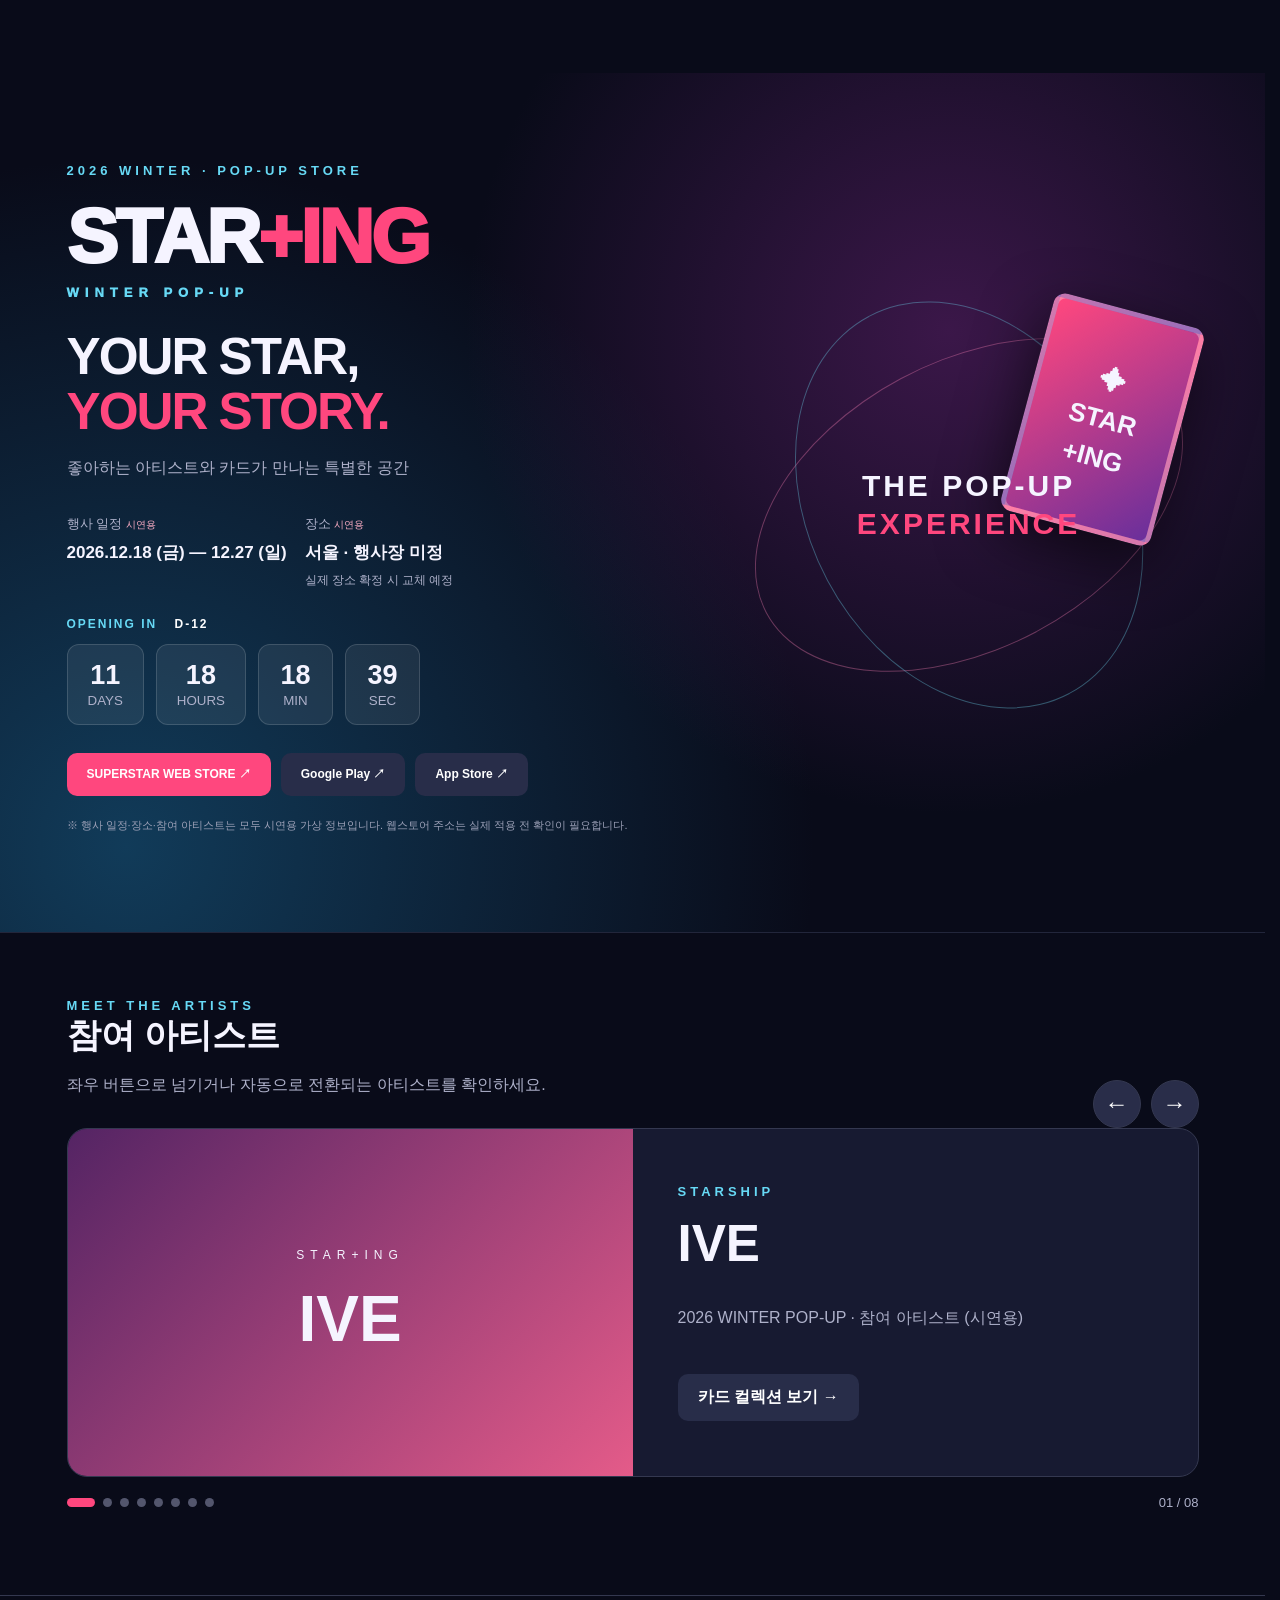
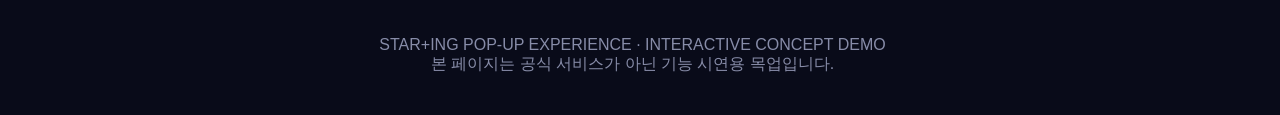
==== home.html @ 3b23966c "Add files via upload" ====
<!DOCTYPE html>
<html lang="ko"><head><meta charset="utf-8"/><meta content="width=device-width,initial-scale=1" name="viewport"/><title>STAR+ING | HOME</title><link href="style.css" rel="stylesheet"/><style>body{min-height:100vh} .crumb{padding-top:14px!important} html{scrollbar-gutter:stable}</style></head><body><main class="home-main"><section class="home-hero"><div class="wrap home-layout"><div><div class="eyebrow">2026 WINTER · POP-UP STORE</div><div class="hero-brand">STAR<span>+ING</span><small>WINTER POP-UP</small></div><h1>YOUR STAR,<br/><em>YOUR STORY.</em></h1><p class="lead">좋아하는 아티스트와 카드가 만나는 특별한 공간</p><div class="home-facts"><div><small>행사 일정 <span class="demo-mark">시연용</span></small><b>2026.12.18 (금) — 12.27 (일)</b></div><div><small>장소 <span class="demo-mark">시연용</span></small><b>서울 · 행사장 미정</b><span>실제 장소 확정 시 교체 예정</span></div></div><div class="count-label">OPENING IN <span id="ddayText">D-DAY</span></div><div class="count" id="countdown"></div><div class="home-actions"><a class="btn" href="https://store.superstar.dalcomsoft.com/" rel="noopener noreferrer" target="_blank">SUPERSTAR WEB STORE ↗</a><a class="btn secondary" href="https://play.google.com/store/search?q=superstar%20dalcomsoft&amp;c=apps" rel="noopener noreferrer" target="_blank">Google Play ↗</a><a class="btn secondary" href="https://apps.apple.com/kr/search?term=superstar%20dalcomsoft" rel="noopener noreferrer" target="_blank">App Store ↗</a></div><p class="demo-note">※ 행사 일정·장소·참여 아티스트는 모두 시연용 가상 정보입니다. 웹스토어 주소는 실제 적용 전 확인이 필요합니다.</p></div><div class="home-art"><div class="orbit orbit-a"></div><div class="orbit orbit-b"></div><div class="home-art-title">THE POP-UP<br/><strong>EXPERIENCE</strong></div><div class="floating-card">✦<br/>STAR<br/>+ING</div></div></div></section><section class="artist-section"><div class="wrap"><div class="section-heading"><div><div class="eyebrow">MEET THE ARTISTS</div><h2>참여 아티스트</h2><p class="lead">좌우 버튼으로 넘기거나 자동으로 전환되는 아티스트를 확인하세요.</p></div><div class="slider-controls"><button aria-label="이전 아티스트" class="slider-arrow" id="artistPrev">←</button><button aria-label="다음 아티스트" class="slider-arrow" id="artistNext">→</button></div></div><div aria-live="polite" class="artist-stage" id="artistStage"><div class="artist-portrait" id="artistPortrait"><span>STAR+ING</span><strong id="artistMonogram">IVE</strong></div><div class="artist-info"><span class="eyebrow" id="artistAgency">STARSHIP</span><h3 id="artistName">IVE</h3><p>2026 WINTER POP-UP · 참여 아티스트 (시연용)</p><a class="btn secondary" href="collection.html">카드 컬렉션 보기 →</a></div></div><div class="slider-bottom"><div class="artist-dots" id="artistDots"></div><span id="artistPosition">01 / 08</span></div></div></section></main><footer>STAR+ING POP-UP EXPERIENCE · INTERACTIVE CONCEPT DEMO<br/>본 페이지는 공식 서비스가 아닌 기능 시연용 목업입니다.</footer><div class="toast" id="toast"></div><div class="modal" id="modal"><div class="modal-box"><div id="modalContent"></div><button class="btn secondary" onclick="document.getElementById('modal').classList.remove('open')" style="width:100%;margin-top:15px">닫기</button></div></div><script src="common.js"></script><script src="home.js"></script><script>try{parent.postMessage({type:'staring-page',page:location.pathname.split('/').pop()},'*')}catch(e){}</script></body></html>
---- style.css ----
:root{--bg:#090b19;--panel:#171a31;--line:#343850;--pink:#ff477e;--blue:#67d9f5;--text:#f5f4ff;--muted:#aeb1ca}*{box-sizing:border-box}body{margin:0;background:var(--bg);color:var(--text);font-family:Arial,'Malgun Gothic',sans-serif}button,input,select{font:inherit}button{cursor:pointer}a{color:inherit;text-decoration:none}.wrap{max-width:1180px;margin:auto;padding:0 24px}header{position:sticky;top:0;z-index:10;background:#090b19ee;border-bottom:1px solid var(--line)}nav{display:flex;align-items:center;gap:22px;min-height:72px;flex-wrap:wrap}nav a{font-size:13px;color:#c5c5d8}nav a:hover{color:var(--pink)}.logo{font-size:24px;font-weight:900;letter-spacing:2px;margin-right:auto;color:white}.logo span{color:var(--pink)}.hero{min-height:540px;display:flex;align-items:center;background:radial-gradient(ellipse at 75% 35%,#5d164b 0%,transparent 45%),radial-gradient(ellipse at 20% 90%,#0c4971 0%,transparent 50%),#090b19}.eyebrow{color:var(--blue);letter-spacing:4px;font-size:13px;font-weight:bold}.hero h1{font-size:clamp(48px,8vw,102px);line-height:.95;letter-spacing:-4px;margin:18px 0}.hero h1 em{color:var(--pink);font-style:normal}.hero p{color:#d1cfe2;line-height:1.8}.btn{border:0;border-radius:10px;background:var(--pink);color:white;padding:13px 20px;font-weight:bold}.btn.secondary{background:#282d49}.btn.outline{background:transparent;border:1px solid var(--line)}.actions{display:flex;gap:10px;flex-wrap:wrap;margin-top:24px}.count{display:flex;gap:12px;margin-top:28px}.count div{background:#ffffff12;border:1px solid #ffffff25;padding:15px 20px;border-radius:12px;text-align:center;min-width:75px}.count strong{display:block;font-size:27px}.count small{color:var(--muted)}section{padding:76px 0;border-top:1px solid #22263b}h2{font-size:34px;margin:0 0 12px}.lead{color:var(--muted);margin:0 0 28px;line-height:1.8}.grid{display:grid;grid-template-columns:repeat(4,minmax(0,1fr));gap:16px}.card{background:var(--panel);border:1px solid var(--line);border-radius:16px;overflow:hidden}.card .info{padding:16px}.card p{color:var(--muted);font-size:13px;line-height:1.6}.art{height:230px;display:flex;align-items:center;justify-content:center;position:relative;background:linear-gradient(135deg,var(--a),var(--b));overflow:hidden}.art:before{content:'';position:absolute;width:160px;height:160px;border:2px solid #ffffff45;transform:rotate(45deg);border-radius:30px}.art:after{content:'✦';position:absolute;font-size:110px;color:#ffffff18;transform:translate(60px,-45px)}.art-inner{position:relative;z-index:1;text-align:center;border:1px solid #ffffff70;padding:25px 16px;width:72%;min-height:155px;background:#0003;box-shadow:0 8px 30px #0005}.art-inner b{display:block;font-size:21px;letter-spacing:2px}.art-inner span{display:block;margin-top:14px;font-size:12px;letter-spacing:3px}.card .buttons{display:flex;gap:7px;flex-wrap:wrap}.mini{padding:8px 10px;font-size:12px;border:1px solid var(--line);border-radius:8px;background:#292d47;color:white}.mini.active{background:#8b2b56;border-color:var(--pink)}.filter{display:flex;gap:10px;flex-wrap:wrap;margin-bottom:20px}.filter select,.filter input{background:#1c2038;color:white;border:1px solid var(--line);padding:12px;border-radius:8px;min-width:170px}.two{display:grid;grid-template-columns:1fr 1fr;gap:20px}.feature{background:var(--panel);padding:25px;border:1px solid var(--line);border-radius:16px}.feature h3{margin-top:0}.feature p,.feature li{color:var(--muted);line-height:1.8}.banner{background:linear-gradient(115deg,#3b174d,#142d5d);padding:36px;border-radius:18px}.match{display:grid;grid-template-columns:1fr 70px 1fr;gap:15px;align-items:center}.versus{text-align:center;font-weight:900;font-size:28px;color:var(--pink)}.pick{border:2px solid transparent;background:none;padding:0;color:white;border-radius:14px;overflow:hidden}.pick:hover{border-color:var(--pink)}.pick .art{height:270px}.progress{height:8px;background:#343850;border-radius:10px;overflow:hidden;margin:15px 0 25px}.progress>div{height:100%;background:var(--pink);transition:width .3s}.ranking{display:grid;grid-template-columns:repeat(2,1fr);gap:12px}.rank{display:flex;justify-content:space-between;padding:15px;background:#242840;border-radius:10px}.faq details{background:var(--panel);padding:18px;border-radius:10px;margin-bottom:10px}.faq summary{cursor:pointer;font-weight:bold}.faq p{color:var(--muted);line-height:1.7}footer{padding:40px 0;color:#878ca8;text-align:center;border-top:1px solid var(--line)}.hidden{display:none!important}.tag{color:var(--blue);font-size:12px}.toast{position:fixed;bottom:24px;right:24px;padding:16px 22px;background:#343b60;border-radius:12px;z-index:100;display:none}.modal{position:fixed;inset:0;background:#000b;display:none;z-index:50;align-items:center;justify-content:center;padding:20px}.modal.open{display:flex}.modal-box{background:#1a1e36;border-radius:18px;padding:24px;max-width:460px;width:100%;max-height:90vh;overflow:auto}.modal .art{height:300px}.muted{color:var(--muted)}@media(max-width:800px){.grid{grid-template-columns:repeat(2,1fr)}.two{grid-template-columns:1fr}nav{gap:12px;padding:12px 0}.hero{min-height:480px}.match{grid-template-columns:1fr 32px 1fr;gap:5px}.pick .art{height:190px}.art-inner{width:85%;padding:20px 5px}.art-inner b{font-size:15px}.versus{font-size:17px}}@media(max-width:480px){.grid{grid-template-columns:1fr 1fr;gap:9px}.art{height:180px}.card .info{padding:10px}.card h3{font-size:15px}.hero h1{letter-spacing:-2px}.count div{padding:12px;min-width:62px}.count strong{font-size:20px}}

nav a.current{color:var(--pink);font-weight:bold}.pagehead{padding:46px 0 16px}.pagehead small{color:var(--blue);letter-spacing:2px}.pagehead h1{margin:8px 0;font-size:clamp(32px,5vw,52px)}.quicklinks{display:grid;grid-template-columns:repeat(3,1fr);gap:18px;margin:30px 0}.quicklinks a{display:block;padding:25px;border-radius:16px;background:var(--panel);border:1px solid var(--line)}.quicklinks a:hover{border-color:var(--pink)}.quicklinks b{display:block;font-size:19px;margin-bottom:12px}.quicklinks span{color:var(--muted);font-size:13px;line-height:1.7}.crumb{font-size:12px;color:var(--muted);padding-top:20px}@media(max-width:650px){.quicklinks{grid-template-columns:1fr 1fr}}
/* V2 fixed global navigation + focused home */
.site-header{position:fixed;top:0;left:0;right:0;z-index:100;background:rgba(9,11,25,.96);backdrop-filter:blur(14px);box-shadow:0 8px 30px #0004}body{padding-top:73px}.top-nav{min-height:72px;flex-wrap:nowrap;justify-content:space-between}.nav-items{display:flex;align-items:center;gap:28px}.nav-items a{white-space:nowrap;font-size:14px}.nav-items a.current{color:var(--pink);font-weight:800}.home-hero{border-top:0;padding:90px 0 85px;background:radial-gradient(circle at 75% 30%,#3b1749,transparent 43%),radial-gradient(circle at 10% 90%,#113b59,transparent 50%),#090b19}.home-layout{display:grid;grid-template-columns:1.15fr .85fr;align-items:center;gap:50px}.hero-brand{font-weight:1000;font-size:clamp(45px,6vw,80px);letter-spacing:-3px;line-height:1.1;margin:16px 0 28px}.hero-brand span{color:var(--pink)}.hero-brand small{display:block;font-size:13px;letter-spacing:6px;color:var(--blue);margin-top:8px}.home-hero h1{font-size:clamp(30px,4vw,58px);line-height:1.08;letter-spacing:-2px;margin:0 0 15px}.home-hero h1 em{font-style:normal;color:var(--pink)}.home-facts{display:flex;flex-wrap:wrap;gap:18px;margin:32px 0 28px}.home-facts>div{display:flex;flex-direction:column;gap:8px;min-width:200px}.home-facts small{color:var(--muted)}.home-facts b{font-size:17px}.home-facts span:not(.demo-mark){color:var(--muted);font-size:12px}.demo-mark{color:#ffafc6;font-size:10px}.count-label{font-size:12px;letter-spacing:2px;color:var(--blue);font-weight:bold}.count-label span{color:white;margin-left:12px}.home-hero .count{margin:13px 0 0}.home-actions{display:flex;flex-wrap:wrap;gap:10px;margin-top:28px}.home-actions .btn{font-size:12px}.demo-note{font-size:11px;color:#9ca0b7;line-height:1.8;margin-top:20px}.home-art{height:450px;position:relative;display:flex;justify-content:center;align-items:center}.orbit{position:absolute;border:1px solid #ff83b85a;border-radius:50%;transform:rotate(-28deg)}.orbit-a{width:100%;height:64%}.orbit-b{width:70%;height:95%;border-color:#6edcf35a}.home-art-title{font-size:30px;font-weight:900;line-height:1.25;text-align:center;letter-spacing:3px;z-index:1}.home-art-title strong{color:var(--pink)}.floating-card{position:absolute;right:4%;top:6%;width:155px;height:225px;background:linear-gradient(135deg,#ff477e,#6a2f9b);border:5px solid #ffffff4d;border-radius:12px;transform:rotate(15deg);display:flex;align-items:center;justify-content:center;text-align:center;font-size:26px;font-weight:900;line-height:1.5;box-shadow:0 20px 60px #0009}.artist-section{padding:65px 0 85px}.section-heading{display:flex;justify-content:space-between;align-items:end;gap:20px}.slider-controls{display:flex;gap:10px}.slider-arrow{background:#292d49;color:white;border:1px solid var(--line);width:48px;height:48px;border-radius:50%;font-size:24px}.slider-arrow:hover{border-color:var(--pink)}.artist-stage{display:grid;grid-template-columns:1fr 1fr;background:var(--panel);border:1px solid var(--line);border-radius:20px;overflow:hidden;min-height:340px}.artist-portrait{display:flex;flex-direction:column;align-items:center;justify-content:center;gap:20px;min-height:340px;transition:background .3s}.artist-portrait span{font-size:12px;letter-spacing:6px}.artist-portrait strong{font-size:clamp(38px,5vw,70px);text-align:center}.artist-info{padding:55px 45px;display:flex;flex-direction:column;justify-content:center;align-items:flex-start}.artist-info h3{font-size:clamp(34px,4vw,60px);margin:15px 0}.artist-info p{color:var(--muted);line-height:1.8}.artist-info .btn{margin-top:25px}.slider-bottom{display:flex;justify-content:space-between;align-items:center;margin-top:18px;color:var(--muted);font-size:13px}.artist-dots{display:flex;gap:8px}.artist-dot{width:9px;height:9px;background:#53566d;border:0;border-radius:20px;padding:0}.artist-dot.on{width:28px;background:var(--pink)}@media(max-width:950px){.nav-items{gap:13px}.nav-items a{font-size:12px}.home-layout{grid-template-columns:1fr}.home-art{display:none}}@media(max-width:640px){body{padding-top:102px}.top-nav{flex-direction:column;align-items:flex-start;padding:12px 0;gap:10px}.nav-items{width:100%;overflow-x:auto;gap:17px;padding-bottom:3px}.nav-items a{font-size:12px}.home-hero{padding:55px 0}.count{gap:6px}.count div{min-width:55px;padding:10px}.artist-stage{grid-template-columns:1fr}.artist-portrait{min-height:250px}.artist-info{padding:28px}.artist-section{padding:45px 0}}
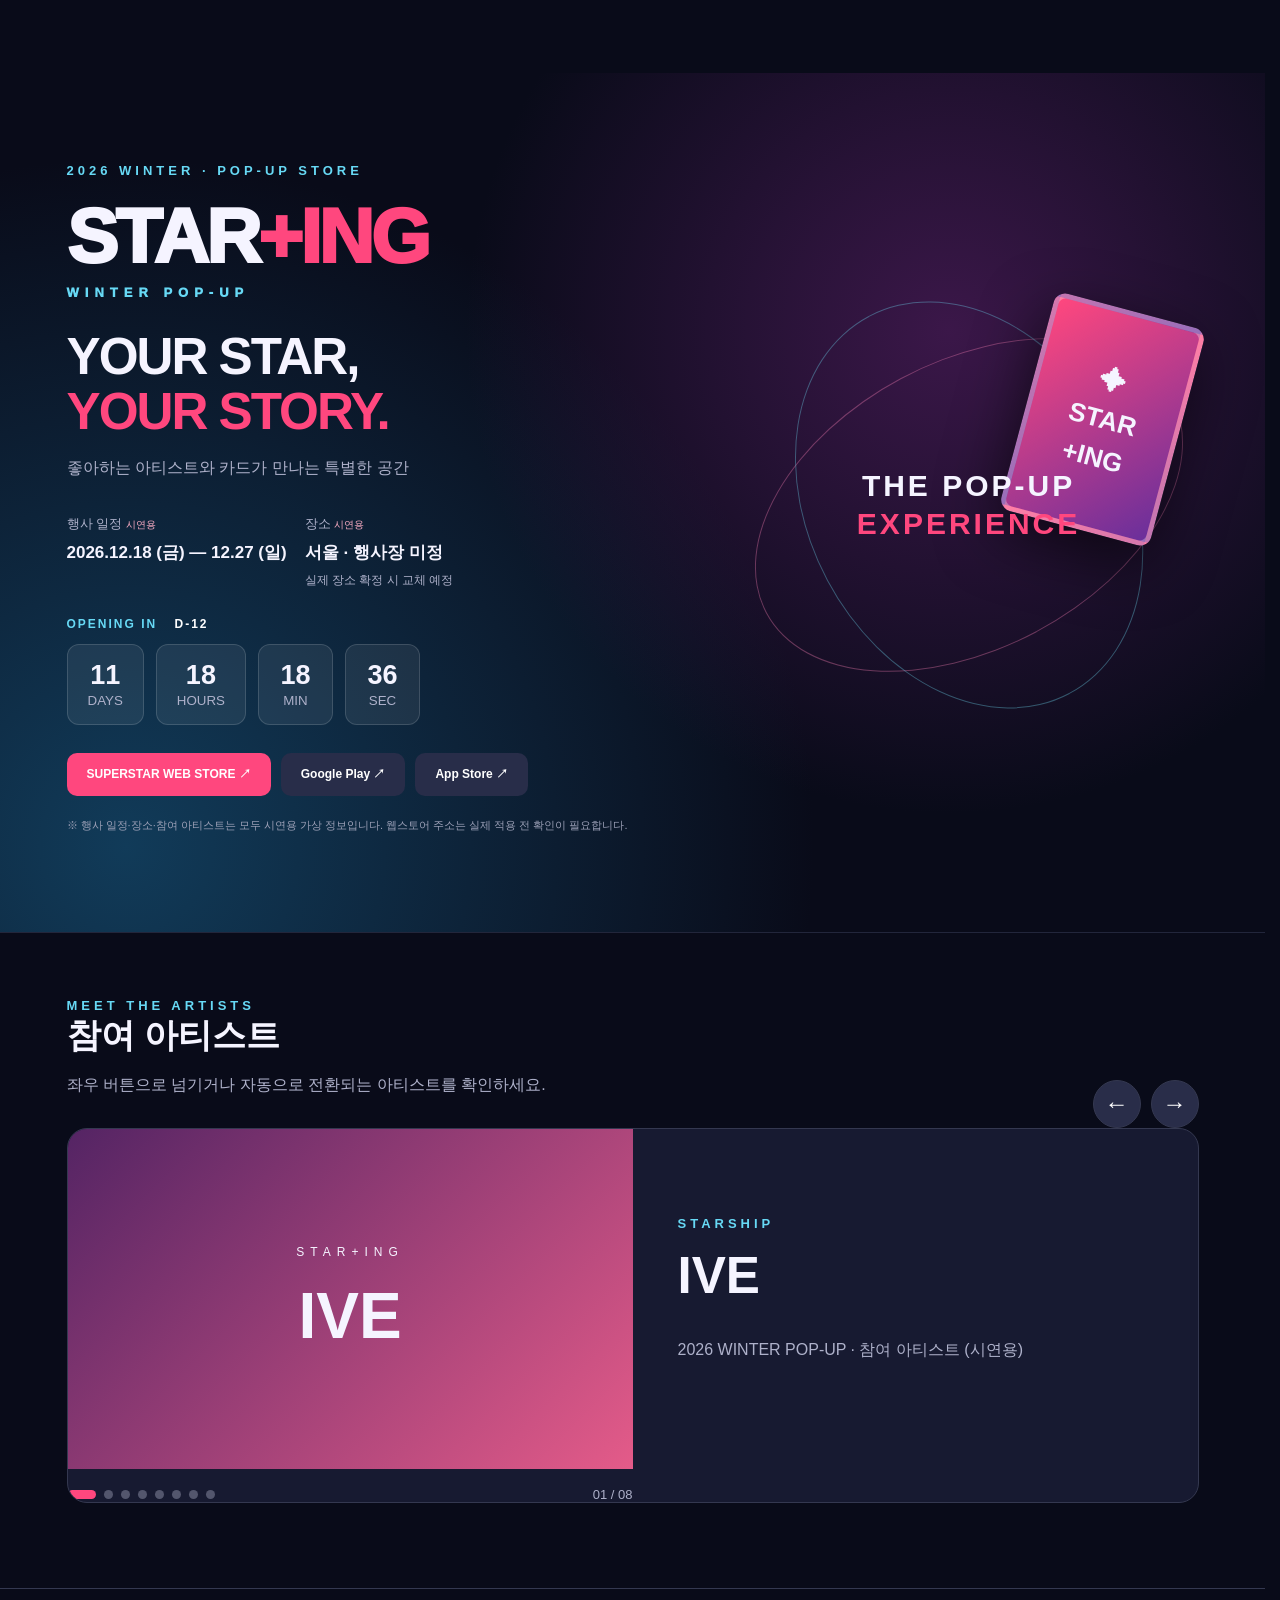
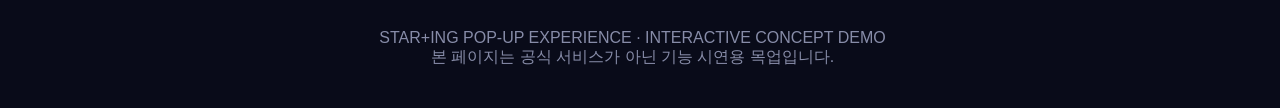
==== commit 70633ed4: "Update home.html" ====
--- a/home.html
+++ b/home.html
@@ -1,2 +1,4 @@
 <!DOCTYPE html>
-<html lang="ko"><head><meta charset="utf-8"/><meta content="width=device-width,initial-scale=1" name="viewport"/><title>STAR+ING | HOME</title><link href="style.css" rel="stylesheet"/><style>body{min-height:100vh} .crumb{padding-top:14px!important} html{scrollbar-gutter:stable}</style></head><body><main class="home-main"><section class="home-hero"><div class="wrap home-layout"><div><div class="eyebrow">2026 WINTER · POP-UP STORE</div><div class="hero-brand">STAR<span>+ING</span><small>WINTER POP-UP</small></div><h1>YOUR STAR,<br/><em>YOUR STORY.</em></h1><p class="lead">좋아하는 아티스트와 카드가 만나는 특별한 공간</p><div class="home-facts"><div><small>행사 일정 <span class="demo-mark">시연용</span></small><b>2026.12.18 (금) — 12.27 (일)</b></div><div><small>장소 <span class="demo-mark">시연용</span></small><b>서울 · 행사장 미정</b><span>실제 장소 확정 시 교체 예정</span></div></div><div class="count-label">OPENING IN <span id="ddayText">D-DAY</span></div><div class="count" id="countdown"></div><div class="home-actions"><a class="btn" href="https://store.superstar.dalcomsoft.com/" rel="noopener noreferrer" target="_blank">SUPERSTAR WEB STORE ↗</a><a class="btn secondary" href="https://play.google.com/store/search?q=superstar%20dalcomsoft&amp;c=apps" rel="noopener noreferrer" target="_blank">Google Play ↗</a><a class="btn secondary" href="https://apps.apple.com/kr/search?term=superstar%20dalcomsoft" rel="noopener noreferrer" target="_blank">App Store ↗</a></div><p class="demo-note">※ 행사 일정·장소·참여 아티스트는 모두 시연용 가상 정보입니다. 웹스토어 주소는 실제 적용 전 확인이 필요합니다.</p></div><div class="home-art"><div class="orbit orbit-a"></div><div class="orbit orbit-b"></div><div class="home-art-title">THE POP-UP<br/><strong>EXPERIENCE</strong></div><div class="floating-card">✦<br/>STAR<br/>+ING</div></div></div></section><section class="artist-section"><div class="wrap"><div class="section-heading"><div><div class="eyebrow">MEET THE ARTISTS</div><h2>참여 아티스트</h2><p class="lead">좌우 버튼으로 넘기거나 자동으로 전환되는 아티스트를 확인하세요.</p></div><div class="slider-controls"><button aria-label="이전 아티스트" class="slider-arrow" id="artistPrev">←</button><button aria-label="다음 아티스트" class="slider-arrow" id="artistNext">→</button></div></div><div aria-live="polite" class="artist-stage" id="artistStage"><div class="artist-portrait" id="artistPortrait"><span>STAR+ING</span><strong id="artistMonogram">IVE</strong></div><div class="artist-info"><span class="eyebrow" id="artistAgency">STARSHIP</span><h3 id="artistName">IVE</h3><p>2026 WINTER POP-UP · 참여 아티스트 (시연용)</p><a class="btn secondary" href="collection.html">카드 컬렉션 보기 →</a></div></div><div class="slider-bottom"><div class="artist-dots" id="artistDots"></div><span id="artistPosition">01 / 08</span></div></div></section></main><footer>STAR+ING POP-UP EXPERIENCE · INTERACTIVE CONCEPT DEMO<br/>본 페이지는 공식 서비스가 아닌 기능 시연용 목업입니다.</footer><div class="toast" id="toast"></div><div class="modal" id="modal"><div class="modal-box"><div id="modalContent"></div><button class="btn secondary" onclick="document.getElementById('modal').classList.remove('open')" style="width:100%;margin-top:15px">닫기</button></div></div><script src="common.js"></script><script src="home.js"></script><script>try{parent.postMessage({type:'staring-page',page:location.pathname.split('/').pop()},'*')}catch(e){}</script></body></html>+<html lang="ko"><head><meta charset="utf-8"/><meta content="width=device-width,initial-scale=1" name="viewport"/><title>STAR+ING | HOME</title><link href="style.css" rel="stylesheet"/><style>body{min-height:100vh} .crumb{padding-top:14px!important} html{scrollbar-gutter:stable}</style></head><body><main class="home-main"><section class="home-hero"><div class="wrap home-layout"><div><div class="eyebrow">2026 WINTER · POP-UP STORE</div><div class="hero-brand">STAR<span>+ING</span><small>WINTER POP-UP</small></div><h1>YOUR STAR,<br/><em>YOUR STORY.</em></h1><p class="lead">좋아하는 아티스트와 카드가 만나는 특별한 공간</p><div class="home-facts"><div><small>행사 일정 <span class="demo-mark">시연용</span></small><b>2026.12.18 (금) — 12.27 (일)</b></div><div><small>장소 <span class="demo-mark">시연용</span></small><b>서울 · 행사장 미정</b><span>실제 장소 확정 시 교체 예정</span></div></div><div class="count-label">OPENING IN <span id="ddayText">D-DAY</span></div><div class="count" id="countdown"></div><div class="home-actions"><a class="btn" href="https://store.superstar.dalcomsoft.com/" rel="noopener noreferrer" target="_blank">SUPERSTAR WEB STORE ↗</a><a class="btn secondary" href="https://play.google.com/store/search?q=superstar%20dalcomsoft&amp;c=apps" rel="noopener noreferrer" target="_blank">Google Play ↗</a><a class="btn secondary" href="https://apps.apple.com/kr/search?term=superstar%20dalcomsoft" rel="noopener noreferrer" target="_blank">App Store ↗</a></div><p class="demo-note">※ 행사 일정·장소·참여 아티스트는 모두 시연용 가상 정보입니다. 웹스토어 주소는 실제 적용 전 확인이 필요합니다.</p></div><div class="home-art"><div class="orbit orbit-a"></div><div class="orbit orbit-b"></div><div class="home-art-title">THE POP-UP<br/><strong>EXPERIENCE</strong></div><div class="floating-card">✦<br/>STAR<br/>+ING</div></div></div></section><section class="artist-section"><div class="wrap"><div class="section-heading"><div><div class="eyebrow">MEET THE ARTISTS</div><h2>참여 아티스트</h2><p class="lead">좌우 버튼으로 넘기거나 자동으로 전환되는 아티스트를 확인하세요.</p></div><div class="slider-controls"><button aria-label="이전 아티스트" class="slider-arrow" id="artistPrev">←</button><button aria-label="다음 아티스트" class="slider-arrow" id="artistNext">→</button></div></div><div aria-live="polite" class="artist-stage" id="artistStage"><div class="artist-portrait" id="artistPortrait"><span>STAR+ING</span><strong id="artistMonogram">IVE</strong></div><div class="artist-info"><span class="eyebrow" id="artistAgency">STARSHIP</span><h3 id="artistName">IVE</h3><p>2026 WINTER POP-UP · 참여 아티스트 (시연용)</p>
+    <!-- <a class="btn secondary" href="collection.html">카드 컬렉션 보기 →</a></div> -->
+</div><div class="slider-bottom"><div class="artist-dots" id="artistDots"></div><span id="artistPosition">01 / 08</span></div></div></section></main><footer>STAR+ING POP-UP EXPERIENCE · INTERACTIVE CONCEPT DEMO<br/>본 페이지는 공식 서비스가 아닌 기능 시연용 목업입니다.</footer><div class="toast" id="toast"></div><div class="modal" id="modal"><div class="modal-box"><div id="modalContent"></div><button class="btn secondary" onclick="document.getElementById('modal').classList.remove('open')" style="width:100%;margin-top:15px">닫기</button></div></div><script src="common.js"></script><script src="home.js"></script><script>try{parent.postMessage({type:'staring-page',page:location.pathname.split('/').pop()},'*')}catch(e){}</script></body></html>
